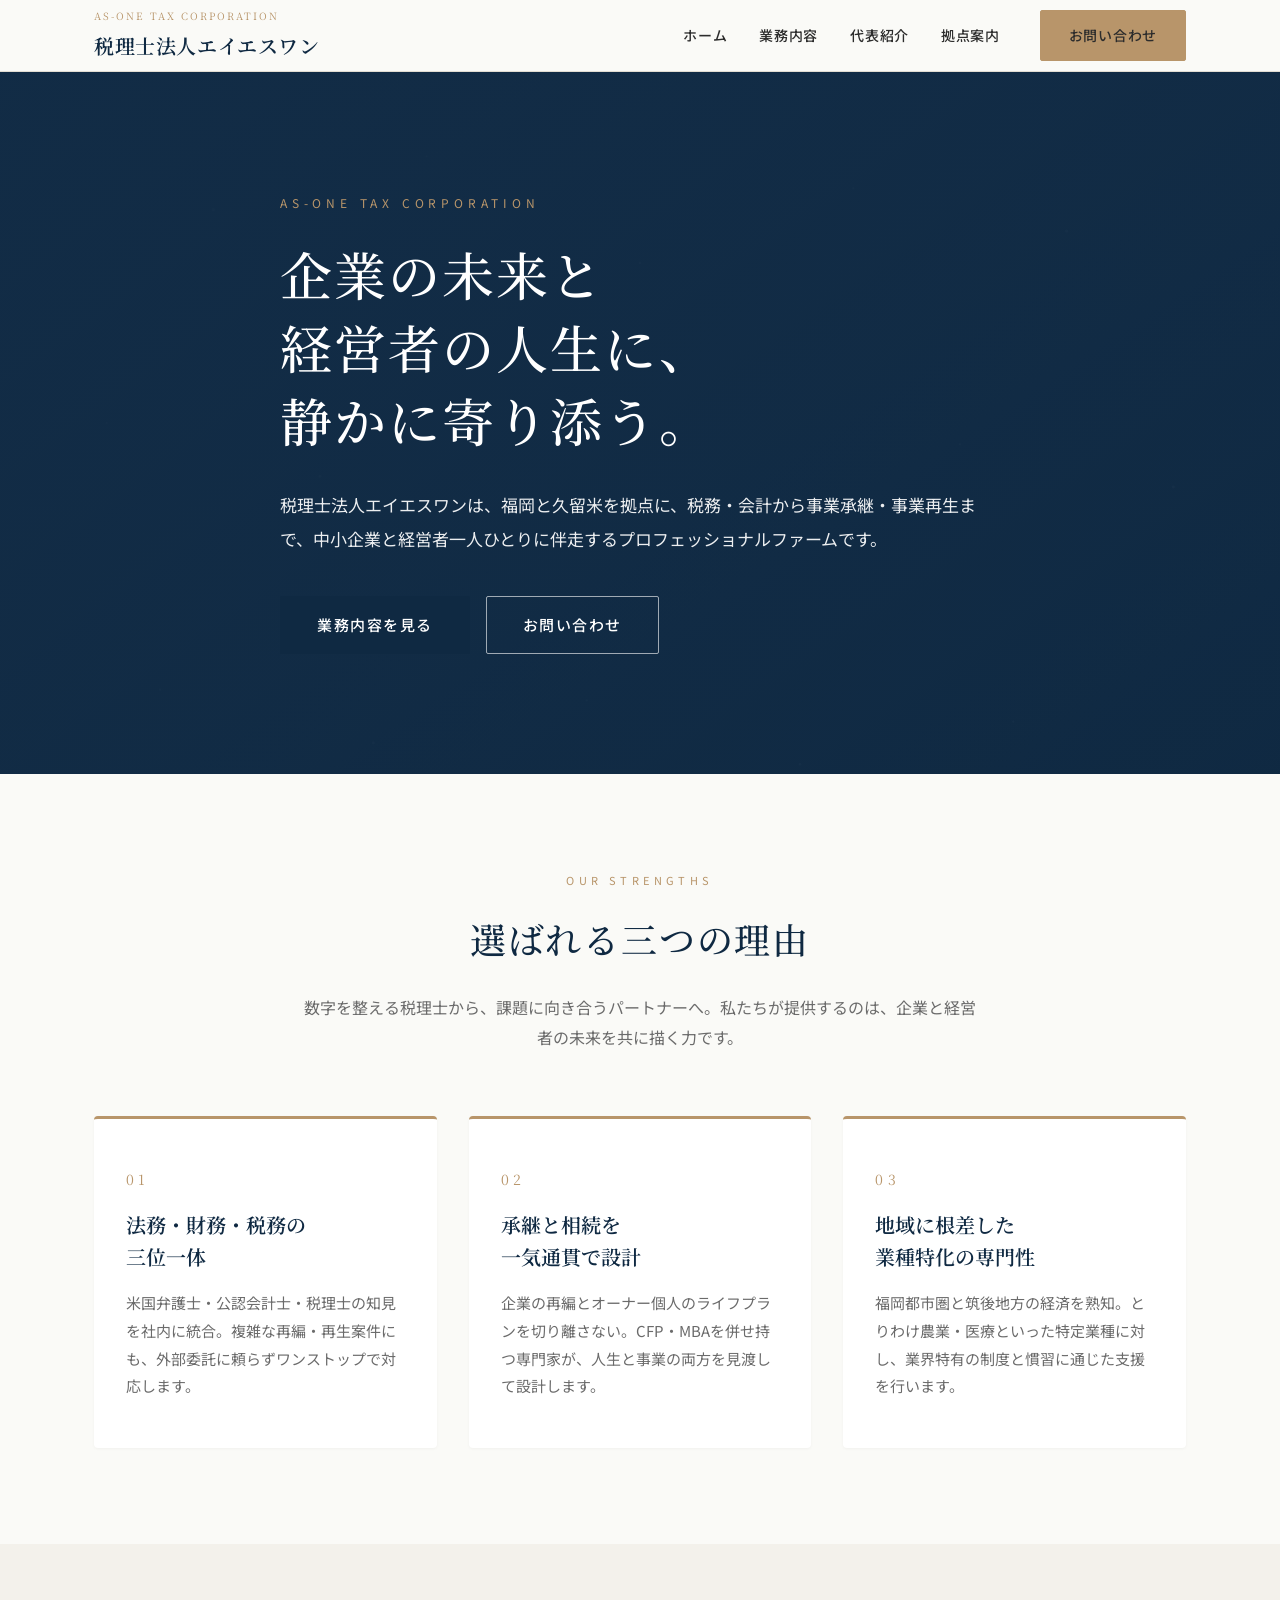
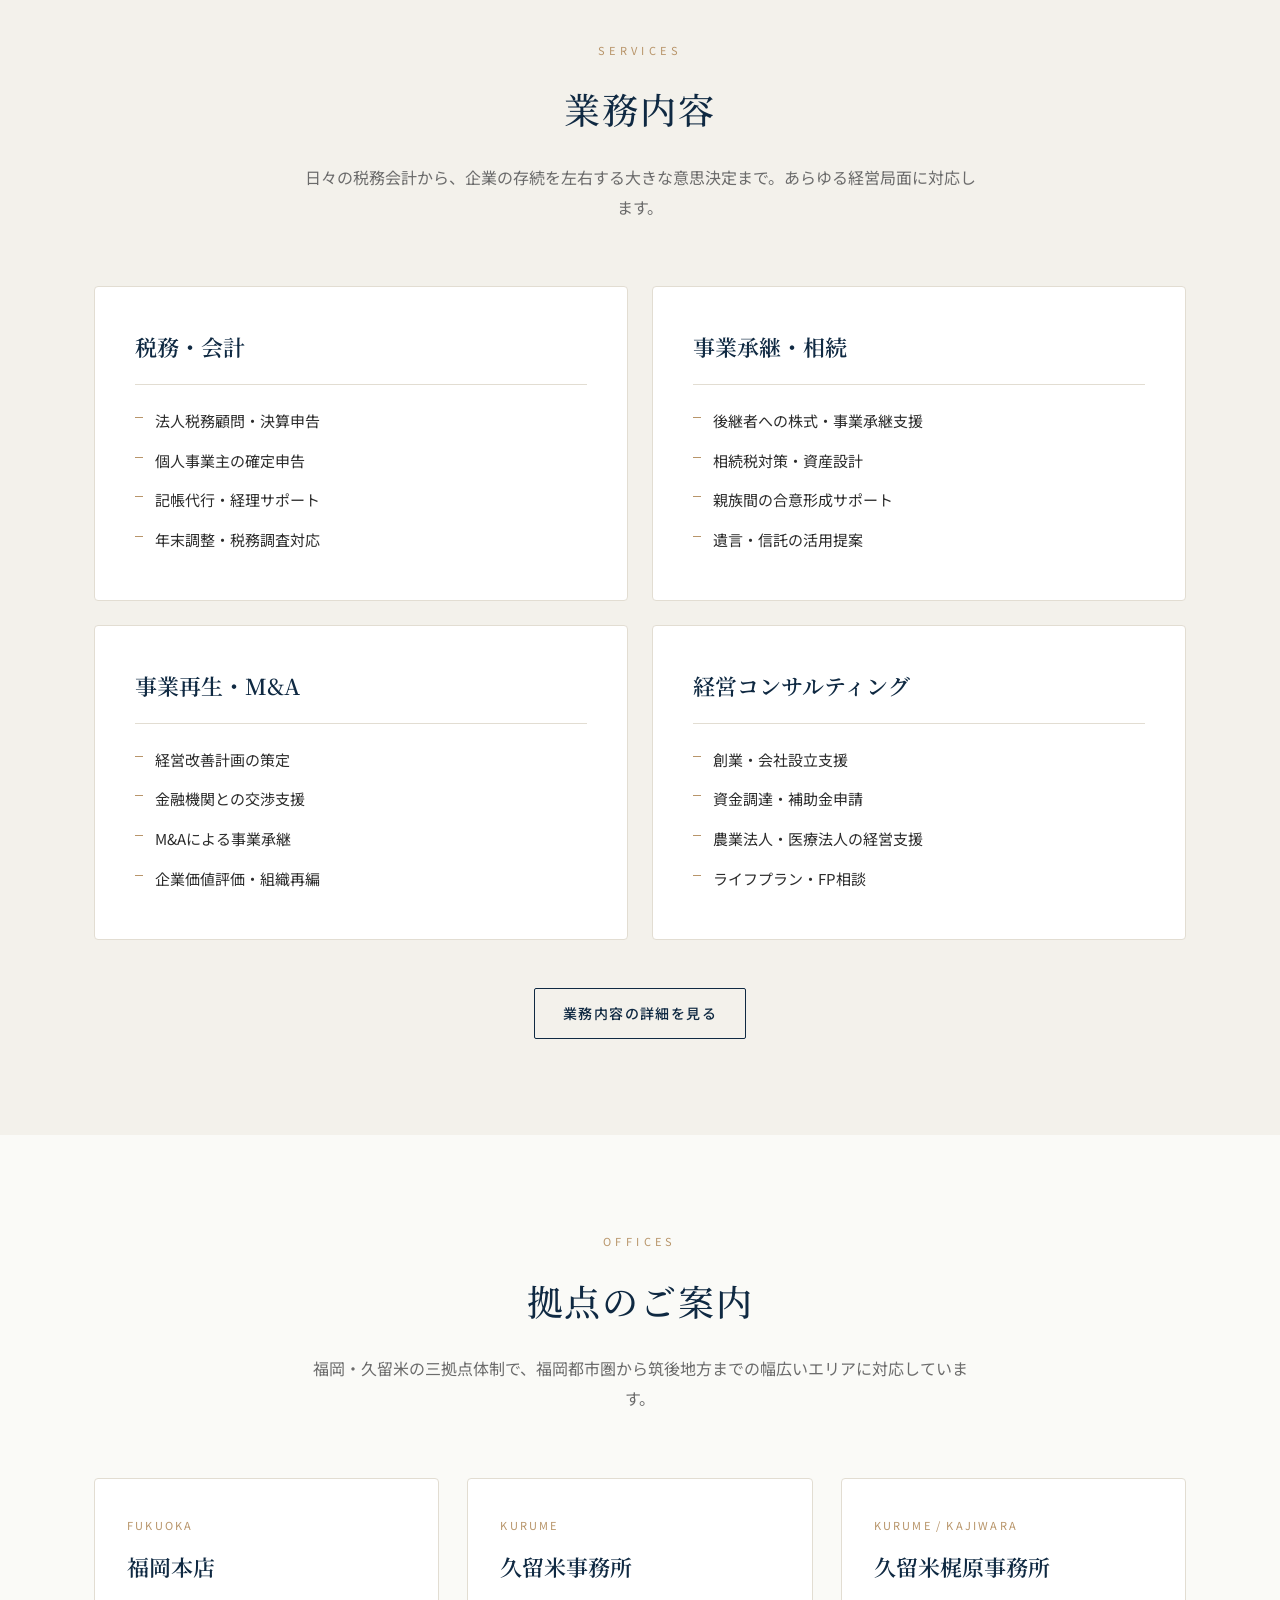
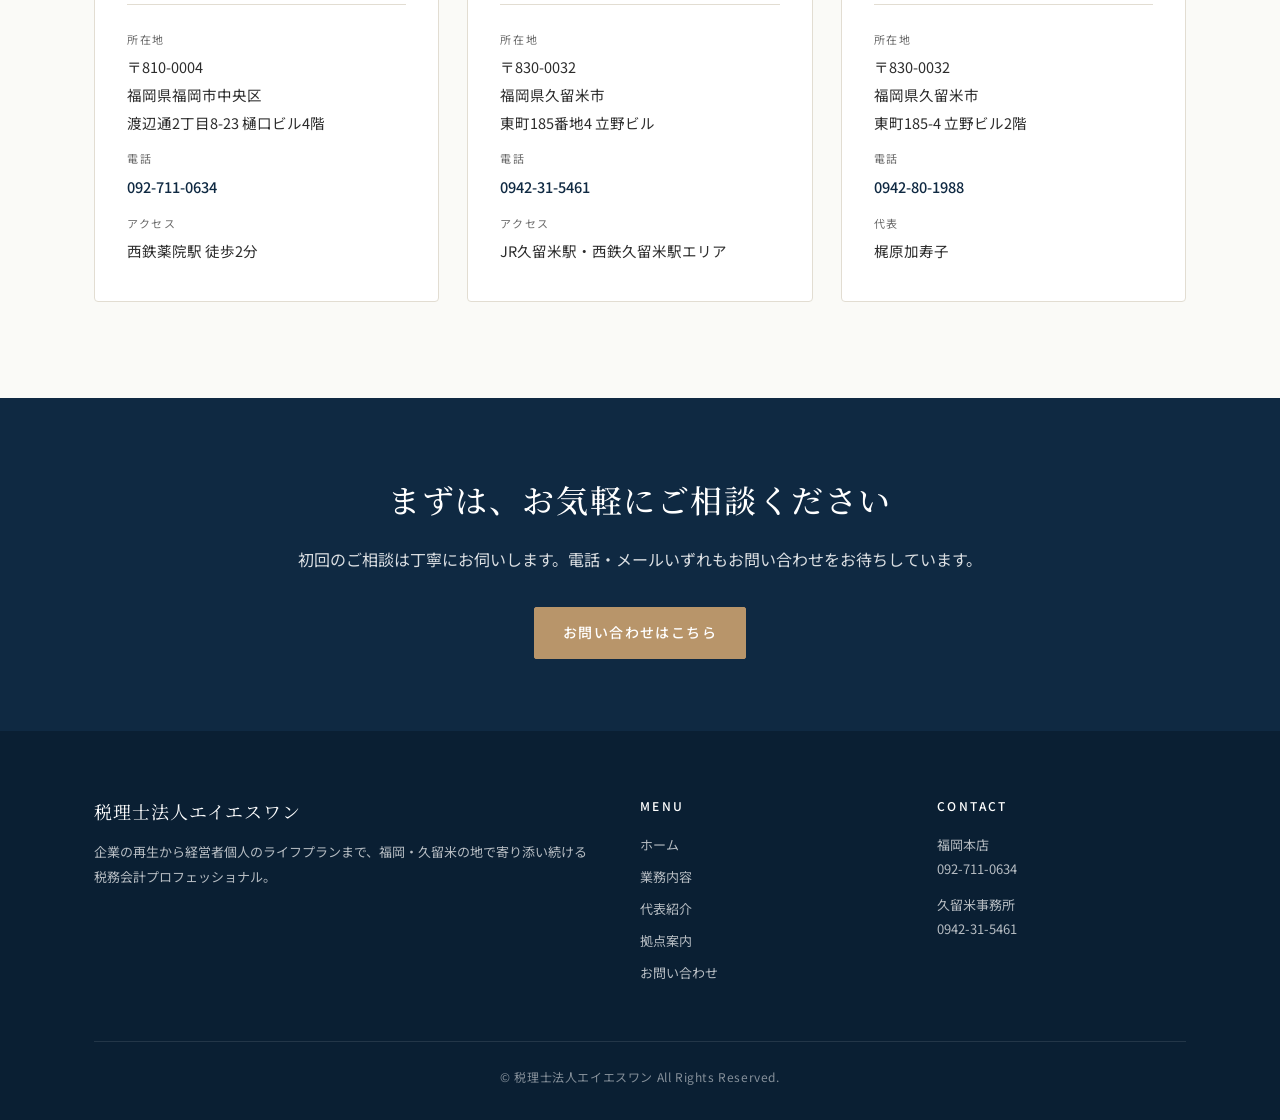
==== index.html @ 2c7ebc25 "Initial commit: 税理士法人エイエスワン 公式サイト - トップページ、業務内容、代表紹介、拠点案内、お問い合わせの5ページ構成 - 共通CSS、404ページ含む" ====
<!DOCTYPE html>
<html lang="ja">
<head>
<meta charset="UTF-8">
<meta name="viewport" content="width=device-width, initial-scale=1.0">
<title>税理士法人エイエスワン｜福岡・久留米の税務会計事務所</title>
<meta name="description" content="税理士法人エイエスワンは、福岡市中央区と久留米市に拠点を置く税理士法人です。事業承継・相続、事業再生、M&A、経営コンサルティングまで、企業と経営者に寄り添う総合アドバイザリーを提供します。">
<link rel="preconnect" href="https://fonts.googleapis.com">
<link rel="preconnect" href="https://fonts.gstatic.com" crossorigin>
<link href="https://fonts.googleapis.com/css2?family=Noto+Sans+JP:wght@400;500;700&family=Noto+Serif+JP:wght@400;500;600&display=swap" rel="stylesheet">
<link rel="stylesheet" href="css/style.css">
</head>
<body>

<header class="site-header">
  <div class="container">
    <a href="index.html" class="site-logo">
      <span>AS-ONE TAX CORPORATION</span>
      税理士法人エイエスワン
    </a>
    <button class="nav-toggle" aria-label="メニュー" onclick="document.querySelector('.site-nav').classList.toggle('open')">
      <span></span><span></span><span></span>
    </button>
    <nav class="site-nav">
      <a href="index.html">ホーム</a>
      <a href="services.html">業務内容</a>
      <a href="members.html">代表紹介</a>
      <a href="offices.html">拠点案内</a>
      <a href="contact.html" class="btn btn-accent">お問い合わせ</a>
    </nav>
  </div>
</header>

<section class="hero">
  <div class="container">
    <div class="hero-content">
      <div class="hero-eyebrow">As-One Tax Corporation</div>
      <h1>企業の未来と<br>経営者の人生に、<br>静かに寄り添う。</h1>
      <p>税理士法人エイエスワンは、福岡と久留米を拠点に、税務・会計から事業承継・事業再生まで、中小企業と経営者一人ひとりに伴走するプロフェッショナルファームです。</p>
      <div class="hero-actions">
        <a href="services.html" class="btn">業務内容を見る</a>
        <a href="contact.html" class="btn btn-outline">お問い合わせ</a>
      </div>
    </div>
  </div>
</section>

<section>
  <div class="container">
    <div class="section-head">
      <div class="eyebrow">Our Strengths</div>
      <h2>選ばれる三つの理由</h2>
      <p>数字を整える税理士から、課題に向き合うパートナーへ。私たちが提供するのは、企業と経営者の未来を共に描く力です。</p>
    </div>
    <div class="strengths">
      <div class="strength-card">
        <div class="strength-num">01</div>
        <h3>法務・財務・税務の<br>三位一体</h3>
        <p>米国弁護士・公認会計士・税理士の知見を社内に統合。複雑な再編・再生案件にも、外部委託に頼らずワンストップで対応します。</p>
      </div>
      <div class="strength-card">
        <div class="strength-num">02</div>
        <h3>承継と相続を<br>一気通貫で設計</h3>
        <p>企業の再編とオーナー個人のライフプランを切り離さない。CFP・MBAを併せ持つ専門家が、人生と事業の両方を見渡して設計します。</p>
      </div>
      <div class="strength-card">
        <div class="strength-num">03</div>
        <h3>地域に根差した<br>業種特化の専門性</h3>
        <p>福岡都市圏と筑後地方の経済を熟知。とりわけ農業・医療といった特定業種に対し、業界特有の制度と慣習に通じた支援を行います。</p>
      </div>
    </div>
  </div>
</section>

<section class="section-alt">
  <div class="container">
    <div class="section-head">
      <div class="eyebrow">Services</div>
      <h2>業務内容</h2>
      <p>日々の税務会計から、企業の存続を左右する大きな意思決定まで。あらゆる経営局面に対応します。</p>
    </div>
    <div class="services-grid">
      <div class="service-item">
        <h3>税務・会計</h3>
        <ul>
          <li>法人税務顧問・決算申告</li>
          <li>個人事業主の確定申告</li>
          <li>記帳代行・経理サポート</li>
          <li>年末調整・税務調査対応</li>
        </ul>
      </div>
      <div class="service-item">
        <h3>事業承継・相続</h3>
        <ul>
          <li>後継者への株式・事業承継支援</li>
          <li>相続税対策・資産設計</li>
          <li>親族間の合意形成サポート</li>
          <li>遺言・信託の活用提案</li>
        </ul>
      </div>
      <div class="service-item">
        <h3>事業再生・M&amp;A</h3>
        <ul>
          <li>経営改善計画の策定</li>
          <li>金融機関との交渉支援</li>
          <li>M&amp;Aによる事業承継</li>
          <li>企業価値評価・組織再編</li>
        </ul>
      </div>
      <div class="service-item">
        <h3>経営コンサルティング</h3>
        <ul>
          <li>創業・会社設立支援</li>
          <li>資金調達・補助金申請</li>
          <li>農業法人・医療法人の経営支援</li>
          <li>ライフプラン・FP相談</li>
        </ul>
      </div>
    </div>
    <div style="text-align:center; margin-top:48px;">
      <a href="services.html" class="btn btn-outline">業務内容の詳細を見る</a>
    </div>
  </div>
</section>

<section>
  <div class="container">
    <div class="section-head">
      <div class="eyebrow">Offices</div>
      <h2>拠点のご案内</h2>
      <p>福岡・久留米の三拠点体制で、福岡都市圏から筑後地方までの幅広いエリアに対応しています。</p>
    </div>
    <div class="offices-grid">
      <div class="office-card">
        <div class="office-tag">FUKUOKA</div>
        <h3>福岡本店</h3>
        <dl class="office-info">
          <dt>所在地</dt>
          <dd>〒810-0004<br>福岡県福岡市中央区<br>渡辺通2丁目8-23 樋口ビル4階</dd>
          <dt>電話</dt>
          <dd><a href="tel:0927110634">092-711-0634</a></dd>
          <dt>アクセス</dt>
          <dd>西鉄薬院駅 徒歩2分</dd>
        </dl>
      </div>
      <div class="office-card">
        <div class="office-tag">KURUME</div>
        <h3>久留米事務所</h3>
        <dl class="office-info">
          <dt>所在地</dt>
          <dd>〒830-0032<br>福岡県久留米市<br>東町185番地4 立野ビル</dd>
          <dt>電話</dt>
          <dd><a href="tel:0942315461">0942-31-5461</a></dd>
          <dt>アクセス</dt>
          <dd>JR久留米駅・西鉄久留米駅エリア</dd>
        </dl>
      </div>
      <div class="office-card">
        <div class="office-tag">KURUME / KAJIWARA</div>
        <h3>久留米梶原事務所</h3>
        <dl class="office-info">
          <dt>所在地</dt>
          <dd>〒830-0032<br>福岡県久留米市<br>東町185-4 立野ビル2階</dd>
          <dt>電話</dt>
          <dd><a href="tel:0942801988">0942-80-1988</a></dd>
          <dt>代表</dt>
          <dd>梶原加寿子</dd>
        </dl>
      </div>
    </div>
  </div>
</section>

<section class="cta-band">
  <h2>まずは、お気軽にご相談ください</h2>
  <p>初回のご相談は丁寧にお伺いします。電話・メールいずれもお問い合わせをお待ちしています。</p>
  <a href="contact.html" class="btn">お問い合わせはこちら</a>
</section>

<footer class="site-footer">
  <div class="container">
    <div class="footer-top">
      <div>
        <div class="footer-brand">税理士法人エイエスワン</div>
        <p class="footer-desc">企業の再生から経営者個人のライフプランまで、福岡・久留米の地で寄り添い続ける税務会計プロフェッショナル。</p>
      </div>
      <div class="footer-col">
        <h4>MENU</h4>
        <ul>
          <li><a href="index.html">ホーム</a></li>
          <li><a href="services.html">業務内容</a></li>
          <li><a href="members.html">代表紹介</a></li>
          <li><a href="offices.html">拠点案内</a></li>
          <li><a href="contact.html">お問い合わせ</a></li>
        </ul>
      </div>
      <div class="footer-col">
        <h4>CONTACT</h4>
        <ul>
          <li>福岡本店<br>092-711-0634</li>
          <li style="margin-top:12px;">久留米事務所<br>0942-31-5461</li>
        </ul>
      </div>
    </div>
    <div class="footer-bottom">© 税理士法人エイエスワン All Rights Reserved.</div>
  </div>
</footer>

</body>
</html>
---- css/style.css ----
:root {
  --color-primary: #0f2942;
  --color-primary-light: #1d3f5e;
  --color-accent: #b8956a;
  --color-accent-dark: #9a7a52;
  --color-text: #2c2c2c;
  --color-text-muted: #6b6b6b;
  --color-bg: #fafaf7;
  --color-bg-alt: #f3f1eb;
  --color-border: #e2ddd2;
  --color-white: #ffffff;
  --font-sans: 'Noto Sans JP', -apple-system, BlinkMacSystemFont, sans-serif;
  --font-serif: 'Noto Serif JP', 'Hiragino Mincho ProN', serif;
  --container: 1140px;
  --header-h: 72px;
}

* { box-sizing: border-box; margin: 0; padding: 0; }

html { scroll-behavior: smooth; }

body {
  font-family: var(--font-sans);
  font-size: 16px;
  line-height: 1.85;
  color: var(--color-text);
  background: var(--color-bg);
  -webkit-font-smoothing: antialiased;
  text-rendering: optimizeLegibility;
}

img { max-width: 100%; display: block; }
a { color: var(--color-primary); text-decoration: none; transition: opacity 0.2s; }
a:hover { opacity: 0.7; }

/* ===== Layout ===== */
.container {
  max-width: var(--container);
  margin: 0 auto;
  padding: 0 24px;
}

section { padding: 96px 0; }
section.compact { padding: 64px 0; }

/* ===== Header ===== */
.site-header {
  position: sticky;
  top: 0;
  background: rgba(250, 250, 247, 0.96);
  backdrop-filter: blur(8px);
  border-bottom: 1px solid var(--color-border);
  z-index: 100;
  height: var(--header-h);
  display: flex;
  align-items: center;
}

.site-header .container {
  display: flex;
  justify-content: space-between;
  align-items: center;
  width: 100%;
}

.site-logo {
  font-family: var(--font-serif);
  font-size: 20px;
  font-weight: 600;
  color: var(--color-primary);
  letter-spacing: 0.03em;
}

.site-logo span {
  display: block;
  font-size: 10px;
  font-weight: 400;
  letter-spacing: 0.2em;
  color: var(--color-accent);
  margin-bottom: 2px;
}

.site-nav { display: flex; gap: 32px; align-items: center; }
.site-nav a {
  font-size: 14px;
  font-weight: 500;
  color: var(--color-text);
  letter-spacing: 0.05em;
}
.site-nav a:hover { color: var(--color-accent); opacity: 1; }
.site-nav .btn { margin-left: 8px; }

.nav-toggle {
  display: none;
  background: none;
  border: none;
  cursor: pointer;
  padding: 8px;
}
.nav-toggle span {
  display: block;
  width: 24px;
  height: 2px;
  background: var(--color-primary);
  margin: 5px 0;
}

/* ===== Buttons ===== */
.btn {
  display: inline-block;
  padding: 12px 28px;
  font-size: 14px;
  font-weight: 500;
  letter-spacing: 0.1em;
  border: 1px solid var(--color-primary);
  background: var(--color-primary);
  color: var(--color-white);
  border-radius: 2px;
  transition: all 0.2s;
  cursor: pointer;
}
.btn:hover { background: var(--color-primary-light); opacity: 1; }
.btn-outline { background: transparent; color: var(--color-primary); }
.btn-outline:hover { background: var(--color-primary); color: var(--color-white); }
.btn-accent { background: var(--color-accent); border-color: var(--color-accent); }
.btn-accent:hover { background: var(--color-accent-dark); border-color: var(--color-accent-dark); }

/* ===== Hero ===== */
.hero {
  min-height: 78vh;
  background:
    linear-gradient(135deg, rgba(15, 41, 66, 0.85) 0%, rgba(15, 41, 66, 0.65) 100%),
    url("data:image/svg+xml;utf8,<svg xmlns='http://www.w3.org/2000/svg' viewBox='0 0 1200 800'><defs><linearGradient id='g' x1='0' y1='0' x2='1' y2='1'><stop offset='0' stop-color='%23223c5a'/><stop offset='1' stop-color='%230f2942'/></linearGradient></defs><rect width='1200' height='800' fill='url(%23g)'/><g opacity='0.06' fill='%23ffffff'><circle cx='200' cy='200' r='1.5'/><circle cx='400' cy='150' r='1'/><circle cx='600' cy='250' r='1.2'/><circle cx='800' cy='180' r='1'/><circle cx='1000' cy='220' r='1.5'/><circle cx='100' cy='400' r='1'/><circle cx='300' cy='450' r='1.3'/><circle cx='500' cy='400' r='1'/><circle cx='700' cy='480' r='1.2'/><circle cx='900' cy='420' r='1'/><circle cx='1100' cy='460' r='1.4'/><circle cx='150' cy='650' r='1'/><circle cx='350' cy='700' r='1.3'/><circle cx='550' cy='660' r='1'/><circle cx='750' cy='720' r='1.2'/><circle cx='950' cy='680' r='1'/></g></svg>");
  background-size: cover;
  background-position: center;
  display: flex;
  align-items: center;
  color: var(--color-white);
  position: relative;
}

.hero-content {
  max-width: 720px;
}

.hero-eyebrow {
  font-size: 12px;
  letter-spacing: 0.4em;
  color: var(--color-accent);
  margin-bottom: 24px;
  text-transform: uppercase;
}

.hero h1 {
  font-family: var(--font-serif);
  font-size: clamp(32px, 4.5vw, 52px);
  font-weight: 500;
  line-height: 1.4;
  letter-spacing: 0.04em;
  margin-bottom: 32px;
}

.hero p {
  font-size: 17px;
  line-height: 2;
  margin-bottom: 40px;
  opacity: 0.92;
}

.hero-actions { display: flex; gap: 16px; flex-wrap: wrap; }

.hero-actions .btn { padding: 14px 36px; font-size: 15px; }
.hero-actions .btn-outline {
  border-color: rgba(255, 255, 255, 0.6);
  color: var(--color-white);
  background: transparent;
}
.hero-actions .btn-outline:hover { background: rgba(255, 255, 255, 0.1); }

/* ===== Sections ===== */
.section-head {
  text-align: center;
  margin-bottom: 64px;
}

.section-head .eyebrow {
  font-size: 11px;
  letter-spacing: 0.4em;
  color: var(--color-accent);
  margin-bottom: 16px;
  text-transform: uppercase;
}

.section-head h2 {
  font-family: var(--font-serif);
  font-size: clamp(26px, 3vw, 36px);
  font-weight: 500;
  letter-spacing: 0.05em;
  color: var(--color-primary);
  margin-bottom: 20px;
}

.section-head p {
  max-width: 680px;
  margin: 0 auto;
  color: var(--color-text-muted);
}

.section-alt { background: var(--color-bg-alt); }

/* ===== Strengths grid ===== */
.strengths {
  display: grid;
  grid-template-columns: repeat(3, 1fr);
  gap: 32px;
}

.strength-card {
  background: var(--color-white);
  padding: 48px 32px;
  border-radius: 4px;
  border-top: 3px solid var(--color-accent);
  box-shadow: 0 1px 3px rgba(0, 0, 0, 0.04);
}

.strength-num {
  font-family: var(--font-serif);
  font-size: 14px;
  letter-spacing: 0.3em;
  color: var(--color-accent);
  margin-bottom: 16px;
}

.strength-card h3 {
  font-family: var(--font-serif);
  font-size: 20px;
  font-weight: 600;
  color: var(--color-primary);
  margin-bottom: 16px;
  line-height: 1.6;
}

.strength-card p {
  color: var(--color-text-muted);
  font-size: 15px;
}

/* ===== Service grid ===== */
.services-grid {
  display: grid;
  grid-template-columns: repeat(2, 1fr);
  gap: 24px;
}

.service-item {
  background: var(--color-white);
  padding: 40px;
  border: 1px solid var(--color-border);
  border-radius: 4px;
  transition: all 0.3s;
}

.service-item:hover {
  border-color: var(--color-accent);
  transform: translateY(-2px);
  box-shadow: 0 8px 24px rgba(0, 0, 0, 0.06);
}

.service-item h3 {
  font-family: var(--font-serif);
  font-size: 22px;
  font-weight: 600;
  color: var(--color-primary);
  margin-bottom: 16px;
  padding-bottom: 16px;
  border-bottom: 1px solid var(--color-border);
}

.service-item ul {
  list-style: none;
}

.service-item li {
  padding: 6px 0 6px 20px;
  position: relative;
  color: var(--color-text);
  font-size: 15px;
}

.service-item li::before {
  content: "";
  position: absolute;
  left: 0;
  top: 16px;
  width: 8px;
  height: 1px;
  background: var(--color-accent);
}

/* ===== Member ===== */
.member {
  display: grid;
  grid-template-columns: 280px 1fr;
  gap: 56px;
  margin-bottom: 80px;
  align-items: start;
}

.member-photo {
  background: linear-gradient(135deg, var(--color-primary) 0%, var(--color-primary-light) 100%);
  aspect-ratio: 4 / 5;
  border-radius: 4px;
  display: flex;
  align-items: center;
  justify-content: center;
  color: var(--color-white);
  font-family: var(--font-serif);
  font-size: 40px;
  font-weight: 300;
  letter-spacing: 0.1em;
}

.member-body .role {
  font-size: 12px;
  letter-spacing: 0.3em;
  color: var(--color-accent);
  margin-bottom: 12px;
  text-transform: uppercase;
}

.member-body h3 {
  font-family: var(--font-serif);
  font-size: 30px;
  font-weight: 600;
  color: var(--color-primary);
  margin-bottom: 8px;
}

.member-body .name-en {
  color: var(--color-text-muted);
  font-size: 14px;
  letter-spacing: 0.15em;
  margin-bottom: 28px;
}

.member-body .bio {
  font-size: 15px;
  line-height: 2;
  color: var(--color-text);
  margin-bottom: 28px;
}

.qualifications {
  background: var(--color-bg-alt);
  padding: 24px 28px;
  border-radius: 4px;
  border-left: 3px solid var(--color-accent);
}

.qualifications h4 {
  font-size: 12px;
  letter-spacing: 0.2em;
  color: var(--color-primary);
  margin-bottom: 12px;
}

.qualifications ul { list-style: none; }
.qualifications li {
  font-size: 14px;
  color: var(--color-text);
  padding: 4px 0;
}

/* ===== Office cards ===== */
.offices-grid {
  display: grid;
  grid-template-columns: repeat(3, 1fr);
  gap: 28px;
}

.office-card {
  background: var(--color-white);
  border: 1px solid var(--color-border);
  border-radius: 4px;
  padding: 36px 32px;
  display: flex;
  flex-direction: column;
}

.office-card .office-tag {
  display: inline-block;
  font-size: 11px;
  letter-spacing: 0.2em;
  color: var(--color-accent);
  margin-bottom: 12px;
}

.office-card h3 {
  font-family: var(--font-serif);
  font-size: 22px;
  font-weight: 600;
  color: var(--color-primary);
  margin-bottom: 24px;
  padding-bottom: 16px;
  border-bottom: 1px solid var(--color-border);
}

.office-info { font-size: 14.5px; line-height: 1.9; }
.office-info dt {
  font-size: 11px;
  letter-spacing: 0.15em;
  color: var(--color-text-muted);
  margin-top: 12px;
  margin-bottom: 4px;
}
.office-info dt:first-child { margin-top: 0; }
.office-info dd { color: var(--color-text); }

.office-info dd a { color: var(--color-primary); font-weight: 500; }

/* ===== Contact ===== */
.contact-grid {
  display: grid;
  grid-template-columns: repeat(2, 1fr);
  gap: 32px;
  max-width: 880px;
  margin: 0 auto;
}

.contact-card {
  background: var(--color-white);
  padding: 48px 40px;
  border-radius: 4px;
  text-align: center;
  border: 1px solid var(--color-border);
}

.contact-card .label {
  font-size: 12px;
  letter-spacing: 0.3em;
  color: var(--color-accent);
  margin-bottom: 16px;
  text-transform: uppercase;
}

.contact-card h3 {
  font-family: var(--font-serif);
  font-size: 18px;
  font-weight: 500;
  color: var(--color-primary);
  margin-bottom: 24px;
}

.contact-card .tel {
  font-family: var(--font-serif);
  font-size: 30px;
  font-weight: 500;
  color: var(--color-primary);
  letter-spacing: 0.05em;
  margin-bottom: 12px;
}

.contact-card .tel a { color: inherit; }

.contact-card .hours {
  font-size: 13px;
  color: var(--color-text-muted);
}

/* ===== Hours table ===== */
.hours-block {
  max-width: 600px;
  margin: 56px auto 0;
  background: var(--color-white);
  padding: 32px 40px;
  border-radius: 4px;
  border: 1px solid var(--color-border);
}

.hours-block h4 {
  font-family: var(--font-serif);
  font-size: 16px;
  color: var(--color-primary);
  margin-bottom: 16px;
  text-align: center;
}

.hours-block dl {
  display: grid;
  grid-template-columns: max-content 1fr;
  gap: 8px 24px;
  font-size: 14.5px;
}

.hours-block dt { color: var(--color-text-muted); }

/* ===== CTA ===== */
.cta-band {
  background: var(--color-primary);
  color: var(--color-white);
  text-align: center;
  padding: 72px 24px;
}

.cta-band h2 {
  font-family: var(--font-serif);
  font-size: clamp(24px, 3vw, 32px);
  font-weight: 500;
  margin-bottom: 16px;
  letter-spacing: 0.05em;
}

.cta-band p {
  margin-bottom: 32px;
  opacity: 0.85;
}

.cta-band .btn { background: var(--color-accent); border-color: var(--color-accent); }
.cta-band .btn:hover { background: var(--color-accent-dark); border-color: var(--color-accent-dark); }

/* ===== Page header ===== */
.page-header {
  background: var(--color-primary);
  color: var(--color-white);
  padding: 96px 0 72px;
  text-align: center;
}

.page-header .eyebrow {
  font-size: 11px;
  letter-spacing: 0.4em;
  color: var(--color-accent);
  margin-bottom: 16px;
  text-transform: uppercase;
}

.page-header h1 {
  font-family: var(--font-serif);
  font-size: clamp(28px, 3.5vw, 40px);
  font-weight: 500;
  letter-spacing: 0.05em;
  margin-bottom: 16px;
}

.page-header p {
  opacity: 0.85;
  max-width: 640px;
  margin: 0 auto;
}

/* ===== Footer ===== */
.site-footer {
  background: #0a1f33;
  color: rgba(255, 255, 255, 0.7);
  padding: 64px 0 32px;
  font-size: 13px;
}

.footer-top {
  display: grid;
  grid-template-columns: 2fr 1fr 1fr;
  gap: 48px;
  margin-bottom: 48px;
}

.footer-brand {
  font-family: var(--font-serif);
  font-size: 18px;
  color: var(--color-white);
  margin-bottom: 12px;
  letter-spacing: 0.05em;
}

.footer-desc { font-size: 13px; line-height: 1.9; }

.footer-col h4 {
  color: var(--color-white);
  font-size: 12px;
  letter-spacing: 0.2em;
  margin-bottom: 16px;
  font-weight: 500;
}

.footer-col ul { list-style: none; }
.footer-col li { margin-bottom: 8px; }
.footer-col a { color: rgba(255, 255, 255, 0.7); }
.footer-col a:hover { color: var(--color-accent); opacity: 1; }

.footer-bottom {
  border-top: 1px solid rgba(255, 255, 255, 0.1);
  padding-top: 24px;
  text-align: center;
  font-size: 12px;
  color: rgba(255, 255, 255, 0.5);
  letter-spacing: 0.05em;
}

/* ===== Responsive ===== */
@media (max-width: 900px) {
  section { padding: 64px 0; }
  .strengths { grid-template-columns: 1fr; }
  .services-grid { grid-template-columns: 1fr; }
  .offices-grid { grid-template-columns: 1fr; }
  .contact-grid { grid-template-columns: 1fr; }
  .member { grid-template-columns: 1fr; gap: 32px; }
  .member-photo { max-width: 240px; margin: 0 auto; }
  .footer-top { grid-template-columns: 1fr; gap: 32px; }
}

@media (max-width: 720px) {
  .site-nav {
    display: none;
    position: absolute;
    top: var(--header-h);
    left: 0;
    right: 0;
    background: var(--color-bg);
    flex-direction: column;
    gap: 0;
    padding: 16px 24px;
    border-bottom: 1px solid var(--color-border);
  }
  .site-nav.open { display: flex; }
  .site-nav a {
    padding: 12px 0;
    border-bottom: 1px solid var(--color-border);
    width: 100%;
  }
  .site-nav .btn { margin: 12px 0 0; align-self: stretch; text-align: center; }
  .nav-toggle { display: block; }
  .hero { min-height: 60vh; }
  .hero-actions { flex-direction: column; }
  .hero-actions .btn { width: 100%; text-align: center; }
}
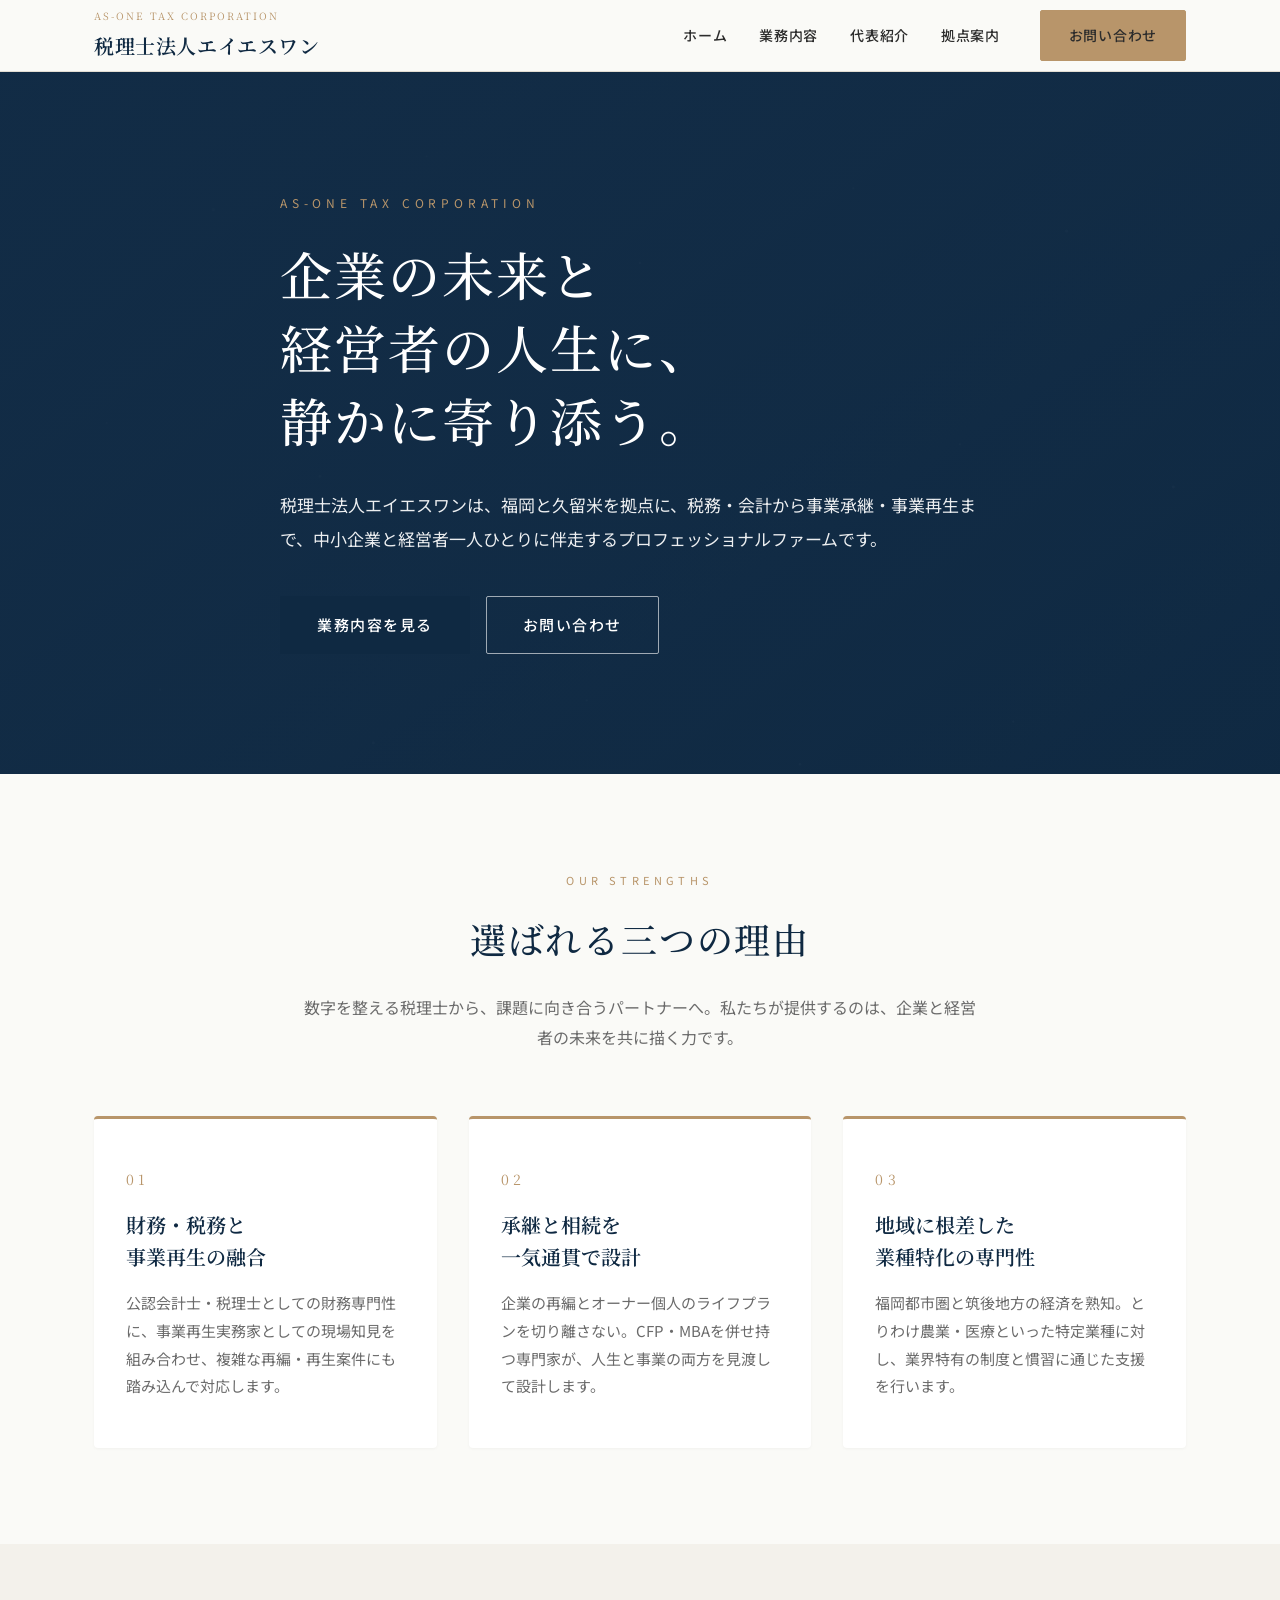
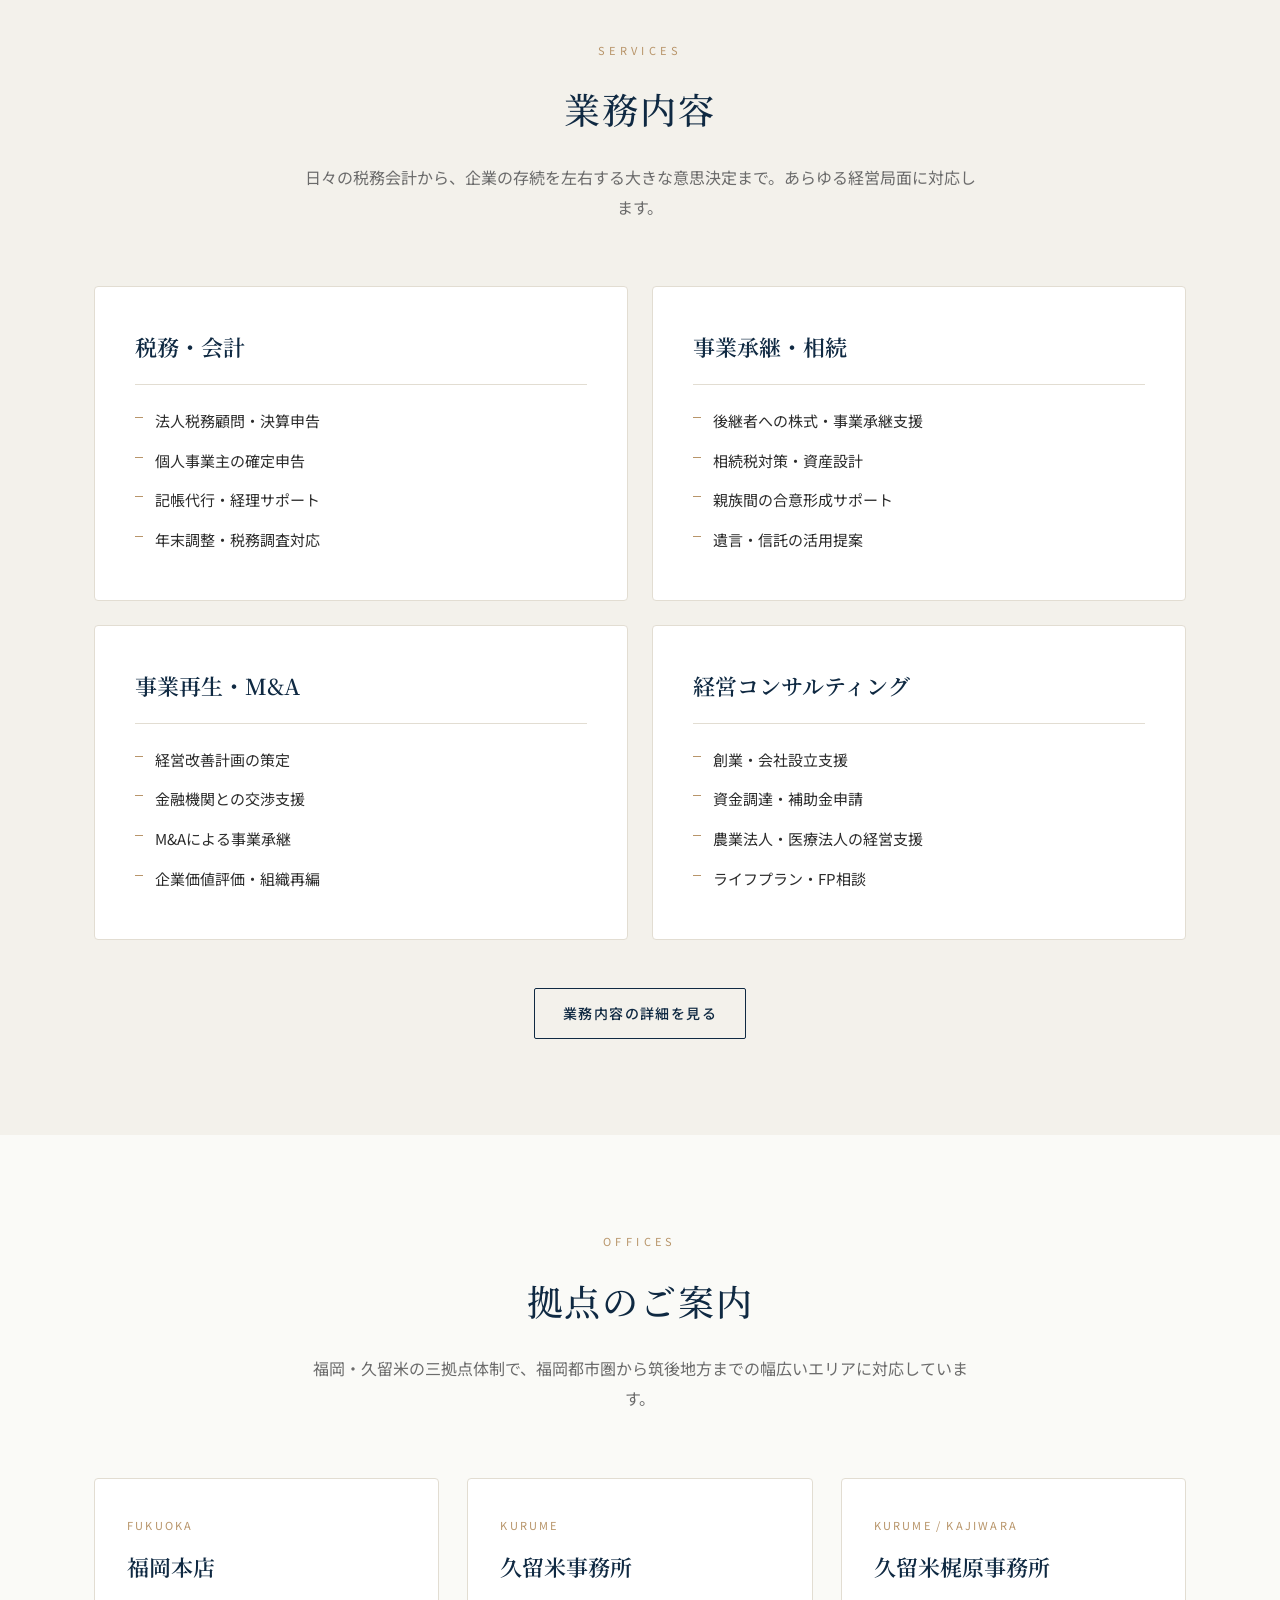
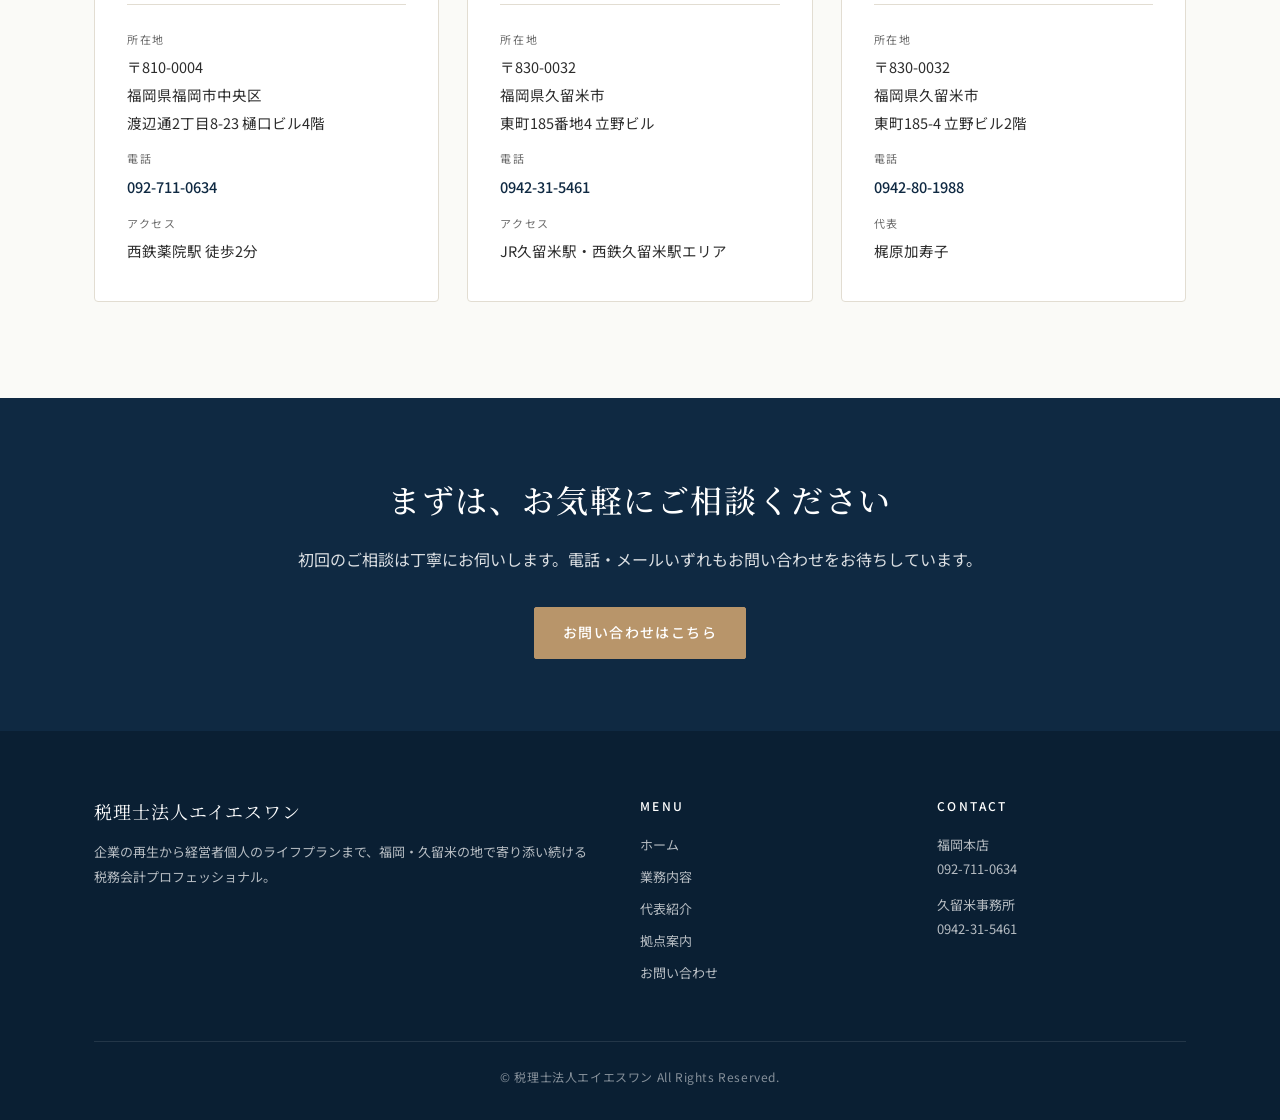
==== commit 3735478c: "坂田代表の経歴情報を最新の調査結果に合わせて修正 - members.html: 坂田氏のbio・RESUMEを更新（東大・コロンビア・NY州弁護士・TMA・著書類を削除し、坂田公認会計士事務所運営歴" ====
--- a/index.html
+++ b/index.html
@@ -55,8 +55,8 @@
     <div class="strengths">
       <div class="strength-card">
         <div class="strength-num">01</div>
-        <h3>法務・財務・税務の<br>三位一体</h3>
-        <p>米国弁護士・公認会計士・税理士の知見を社内に統合。複雑な再編・再生案件にも、外部委託に頼らずワンストップで対応します。</p>
+        <h3>財務・税務と<br>事業再生の融合</h3>
+        <p>公認会計士・税理士としての財務専門性に、事業再生実務家としての現場知見を組み合わせ、複雑な再編・再生案件にも踏み込んで対応します。</p>
       </div>
       <div class="strength-card">
         <div class="strength-num">02</div>
